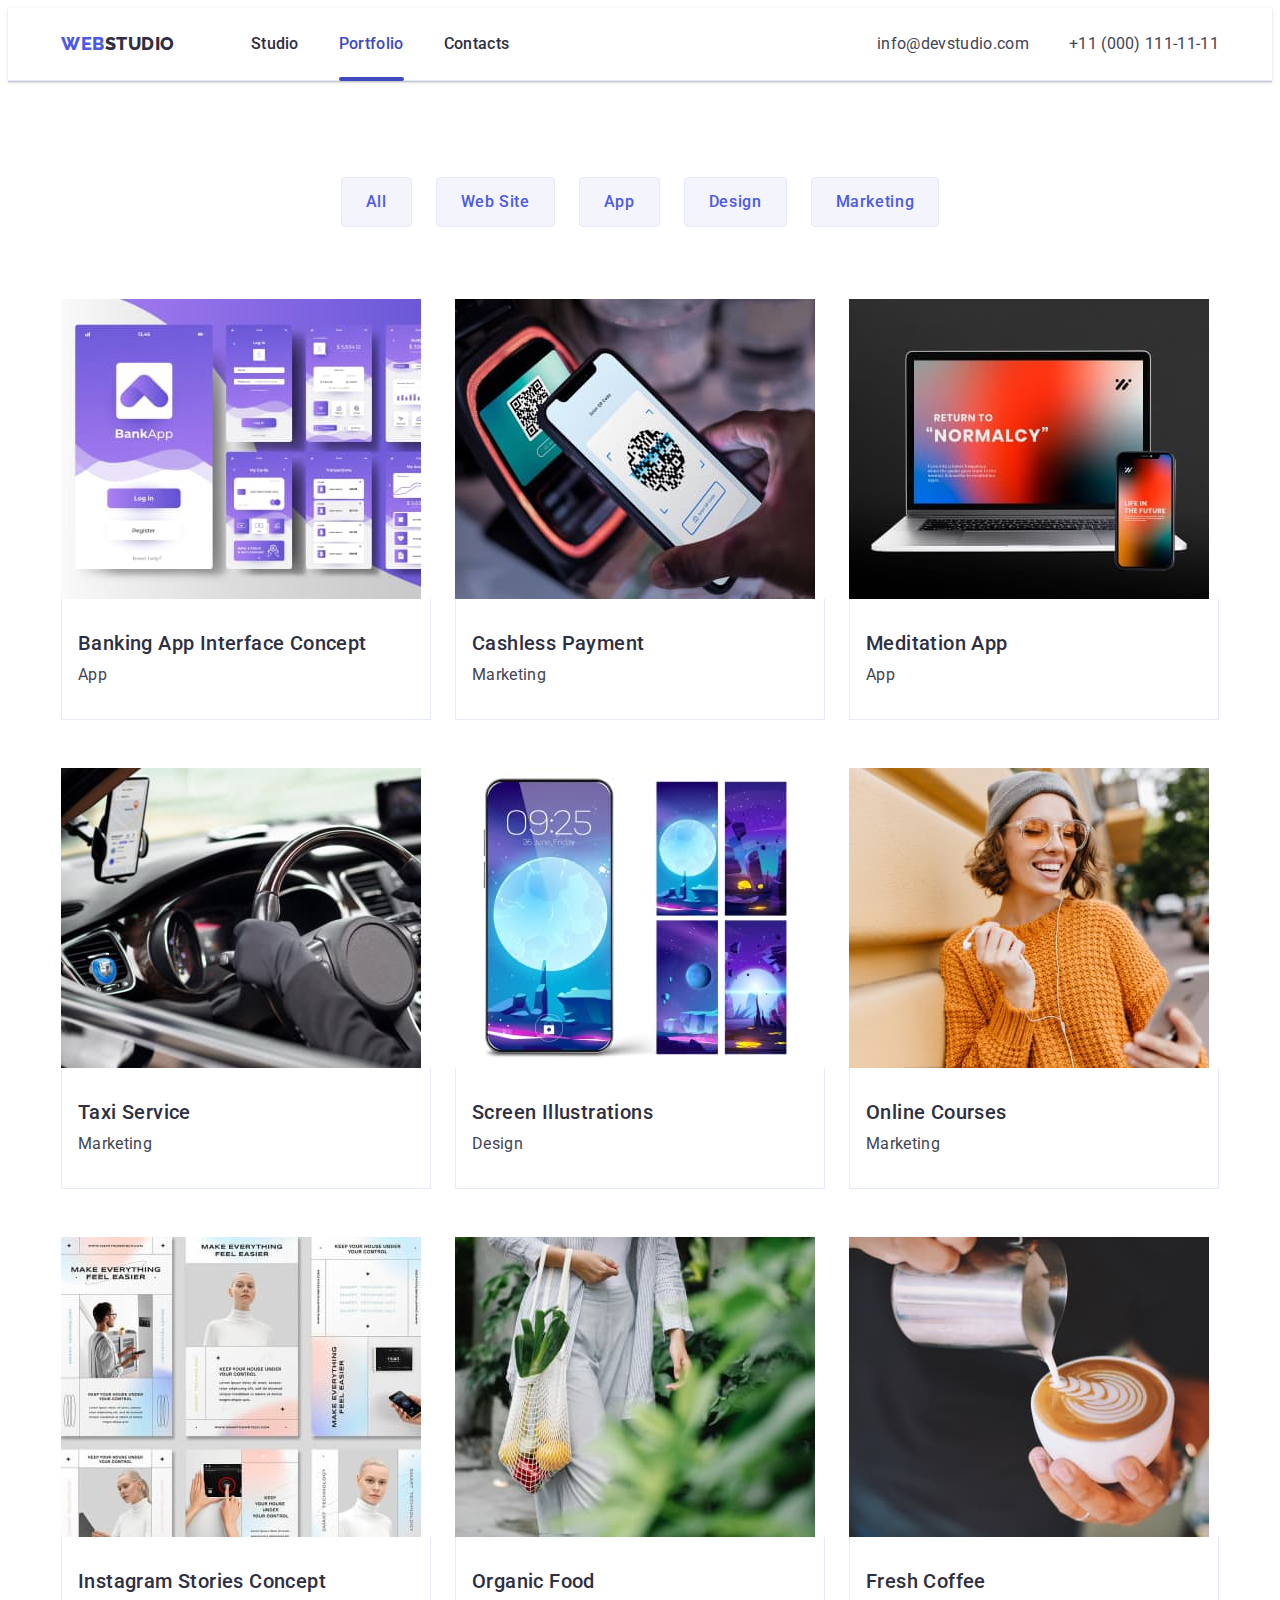
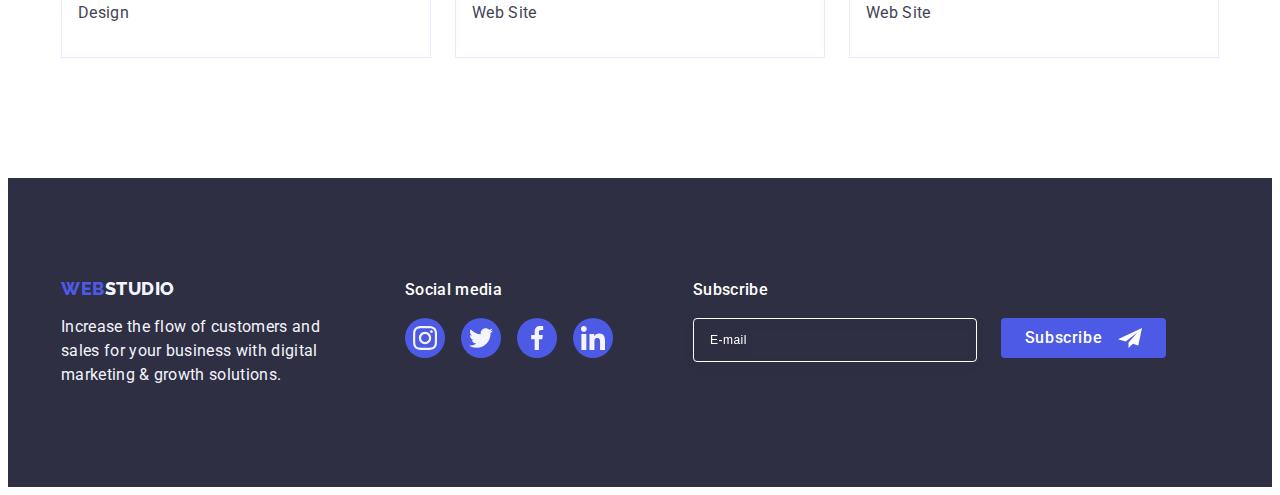
==== portfolio.html @ 00c1fbe2 "Initial commit" ====
<!DOCTYPE html>
<html lang="en">

<head>
  <meta charset="UTF-8">
  <meta http-equiv="X-UA-Compatible" content="IE=edge">
  <meta name="viewport" content="width=device-width, initial-scale=1.0">

  <link rel="stylesheet" href="https://cdnjs.cloudflare.com/ajax/libs/modern-normalize/2.0.0/modern-normalize.min.css"
  integrity="sha512-4xo8blKMVCiXpTaLzQSLSw3KFOVPWhm/TRtuPVc4WG6kUgjH6J03IBuG7JZPkcWMxJ5huwaBpOpnwYElP/m6wg=="
  crossorigin="anonymous" referrerpolicy="no-referrer" />

  <link rel="stylesheet" href="./css/styles.css">

  <link rel="preconnect" href="https://fonts.googleapis.com">
  <link rel="preconnect" href="https://fonts.gstatic.com" crossorigin>
  <link href="https://fonts.googleapis.com/css2?family=Raleway:wght@800&family=Roboto:wght@400;500;700&display=swap"
    rel="stylesheet">


  <title>Portfolio</title>

</head>

<body>

  <!-- Header -->

  <header class="teg-header">
    <div class="header-div container">
      <nav class="navigation list">
        <a href="./index.html" class="header-logo link">Web<span class="span-header">Studio</span></a>
  
        <ul class="menu list">
          <li><a href="./index.html" class="header-studio link">Studio</a></li>
          <li><a href="./portfolio.html" class="header-studio link current">Portfolio</a></li>
          <li><a href="" class="header-studio link">Contacts</a></li>
        </ul>
      </nav>
  
      <address class="mail-tel">
        <ul class="address list">
          <li><a href="mailto:info@devstudio.com" class="mail-tel-list link"> info@devstudio.com </a></li>
          <li><a href="tel:+110001111111" class="mail-tel-list link"> +11 (000) 111-11-11 </a></li>
        </ul>
      </address>
    </div>
  </header>
  
  <!-- Main -->
  <main>
    <section class="section-portfolio">
      <div class="container">
        <h1 hidden class="visually-hidden">content</h1>

        <ul class="ul-content-portfolio-but list">
          <li><button type="button" class="buttons">All</button></li>
          <li><button type="button" class="buttons">Web Site</button></li>
          <li><button type="button" class="buttons">App</button></li>
          <li><button type="button" class="buttons">Design</button></li>
          <li><button type="button" class="buttons">Marketing</button></li>
        </ul>


      
        
        <ul class="list ul-content-portfolio-photo">

          <li class="li-content link"><a href="" class="link app-class">
            <div class="image-div">
              <img src="./images/images/img5.jpg" alt="Banking App Interface Concept" width="360">

            <p class="images-p">14 Stylish and User-Friendly App Design Concepts · Task Manager App · Calorie Tracker App · Exotic Fruit Ecommerce App ·
            Cloud Storage App</p>
          
          </div>

              <div class="li-content-div">
                <h2 class="main-title section-two-title">Banking App Interface Concept</h2>
                <p class="section-two-p">App</p>
              </div>
            </a></li>


          <li class="li-content link"><a href="" class="link app-class">
            <div class="image-div">
              <img src="./images/images/img6.jpg" alt="Cashless Payment"
                width="360">

              <p class="images-p">14 Stylish and User-Friendly App Design Concepts · Task Manager App · Calorie Tracker App · Exotic Fruit Ecommerce App ·
              Cloud Storage App</p>
            </div>

              <div class="li-content-div">
                <h2 class="main-title section-two-title">Cashless Payment</h2>
                <p class="section-two-p">Marketing</p>
              </div>
            </a>
          </li>


          <li class="li-content link"><a href="" class="link app-class">
            <div class="image-div">
              <img src="./images/images/img7.jpg" alt="Meditation App" width="360"> 
              
              <p class="images-p">14 Stylish and User-Friendly App Design Concepts · Task Manager App · Calorie Tracker App · Exotic Fruit Ecommerce App ·
              Cloud Storage App</p>
            </div>

              <div class="li-content-div">
                <h2 class="main-title section-two-title">Meditation App</h2>
                <p class="section-two-p">App</p>
              </div>
            </a></li>



          <li class="li-content link"><a href="" class="link app-class">
            <div class="image-div">
              <img src="./images/images/img8.jpg" alt="Taxi Service" width="360">

              <p class="images-p">14 Stylish and User-Friendly App Design Concepts · Task Manager App · Calorie Tracker App · Exotic Fruit Ecommerce App ·
              Cloud Storage App</p>
          </div>

              <div class="li-content-div">
                <h2 class="main-title section-two-title">Taxi Service</h2>
                <p class="section-two-p">Marketing</p>
              </div>
            </a></li>



          <li class="li-content link"><a href="" class="link app-class">
            <div class="image-div">
              <img src="./images/images/img9.jpg" alt="Screen Illustrations" width="360">

              <p class="images-p">14 Stylish and User-Friendly App Design Concepts · Task Manager App · Calorie Tracker App · Exotic Fruit Ecommerce App ·
              Cloud Storage App</p>
              </div>

              <div class="li-content-div">
                <h2 class="main-title section-two-title">Screen Illustrations</h2>
                <p class="section-two-p">Design</p>
              </div>
            </a></li>



          <li class="li-content link"><a href="" class="link app-class">
            <div class="image-div">
            <img src="./images/images/img10.jpg" alt="Online Courses" width="360">

            <p class="images-p">14 Stylish and User-Friendly App Design Concepts · Task Manager App · Calorie Tracker App · Exotic Fruit Ecommerce App ·
            Cloud Storage App</p>
            </div>

              <div class="li-content-div">
                <h2 class="main-title section-two-title">Online Courses</h2>
                <p class="section-two-p">Marketing</p>
              </div>
            </a></li>


          <li class="li-content link"><a href="" class="link app-class">
            <div class="image-div">
              <img src="./images/images/img11.jpg" alt="Instagram Stories Concept" width="360">
            
            <p class="images-p">14 Stylish and User-Friendly App Design Concepts · Task Manager App · Calorie Tracker App · Exotic Fruit Ecommerce App ·
            Cloud Storage App</p>
          </div>

              <div class="li-content-div">
                <h2 class="main-title section-two-title">Instagram Stories Concept</h2>
                <p class="section-two-p">Design</p>
              </div>
            </a></li>



          <li class="li-content link"><a href="" class="link app-class">
            <div class="image-div">
              <img src="./images/images/img12.jpg" alt="Organic Food" width="360"> 

              <p class="images-p">14 Stylish and User-Friendly App Design Concepts · Task Manager App · Calorie Tracker App · Exotic Fruit Ecommerce App ·
              Cloud Storage App</p>
            </div>

              <div class="li-content-div">
                <h2 class="main-title section-two-title">Organic Food</h2>
                <p class="section-two-p">Web Site</p>
              </div>
            </a></li>



          <li class="li-content link"><a href="" class="link app-class">
            <div class="image-div">
              <img src="./images/images/img13.jpg" alt="Fresh Coffee" width="360">

              <p class="images-p">14 Stylish and User-Friendly App Design Concepts · Task Manager App · Calorie Tracker App · Exotic Fruit Ecommerce App ·
              Cloud Storage App</p>
            </div>

              <div class="li-content-div">
                <h2 class="main-title section-two-title">Fresh Coffee</h2>
                <p class="section-two-p">Web Site</p>
              </div>
            </a></li>

        </ul>
      </div>
    </section>
  </main>
  <!-- Footer -->
  
<footer class="footer">

  <div class="div-footer container">

    <div class="div-footer-two ">
      <a href="./index.html" class="footer-logo link">Web<span class="span-footer">Studio</span></a>
      <p class="footer-p">Increase the flow of customers and sales for your business with
        digital marketing & growth solutions.</p>
    </div>

    <div class="div-footer-two">
      <p class="footer-p-two">Social media</p>
      <ul class="footer-ul">

        <li class="footer-li"><a href="" class="footer-a"><svg class="svg-footer" width="24" height="24">
              <use href="./images/icons.svg#icon-icon-instagram"></use>
            </svg></a></li>

        <li class="footer-li"><a href="" class="footer-a"><svg class="svg-footer" width="24" height="24">
              <use href="./images/icons.svg#icon-icon-twitter"></use>
            </svg></a></li>

        <li class="footer-li"><a href="" class="footer-a"><svg class="svg-footer" width="24" height="24">
              <use href="./images/icons.svg#icon-icon-facebook"></use>
            </svg></a></li>

        <li class="footer-li"><a href="" class="footer-a"><svg class="svg-footer" width="24" height="24">
              <use href="./images/icons.svg#icon-icon-linkedin"></use>
            </svg></a></li>

      </ul>

    </div>

    <!-- Form -->

    <div class="div-form">

      <p class="p-form">Subscribe</p>

      <form class="form">

        <label class="label-form">

          <input type="email" name="name-input" placeholder="E-mail" class="input">

        </label>

        <button type="submit" class="form-button">Subscribe<svg width="24" height="24" class="form-svg">
            <use href="./images/icons.svg#icon-telega"></use>
          </svg></button>

      </form>
    </div>
  </div>



</footer>



</body>

</html>
---- css/styles.css ----
:root {
    --background-color: #FFFFFF;
    --logo-color: #2e2f42;
    --nav-color: #404bbf;
    --p-color: #434455;
    --section-color: #f4f4fd;
    --logo-color: #4D5AE5;
}


body {
    font-family: "Roboto", sans-serif;
    color: #434455;
    background-color: #FFFFFF;
}

p,
h1,
h2,
h3,
h4,
h5,
h6 {
    margin-top: 0;
    margin-bottom: 0;
}

.link {
    text-decoration: none;
}

img {
    display: block;
}

a {
    text-decoration: none;
}

ul {
    list-style-type: none;
    margin-top: 0;
    margin-bottom: 0;
    padding-left: 0;
}

.visually-hidden {
    position: absolute;
    width: 1px;
    height: 1px;
    margin: -1px;
    border: 0;
    padding: 0;
    white-space: nowrap;
    clip-path: inset(100%);
    clip: rect(0 0 0 0);
    overflow: hidden;
}

.teg-header {
    border-bottom: 1px solid #e7e9fc;
    box-shadow: 0px 2px 1px rgba(46, 47, 66, 0.08), 0px 1px 1px rgba(46, 47, 66, 0.16), 0px 1px 6px rgba(46, 47, 66, 0.08);
}


.header-logo {
    font-family: "Raleway", sans-serif;
    font-weight: 800;
    font-size: 18px;
    line-height: 1.17;
    letter-spacing: 0.03em;
    text-transform: uppercase;
    color: #4d5ae5;
    margin-right: 76px;
}

.span-header {
    color: #2e2f42;
    text-transform: uppercase;
}

.app-class {
    display: block;
    transition: box-shadow 250ms cubic-bezier(0.4, 0, 0.2, 1);
}

.app-class:hover {
    box-shadow: 0px 1px 6px rgba(46, 47, 66, 0.08),
    0px 1px 1px rgba(46, 47, 66, 0.16),
    0px 2px 1px rgba(46, 47, 66, 0.08);
}

.app-class:focus {
    box-shadow: 0px 1px 6px rgba(46, 47, 66, 0.08),
    0px 1px 1px rgba(46, 47, 66, 0.16),
    0px 2px 1px rgba(46, 47, 66, 0.08);
}

.header-studio {
    font-weight: 500;
    font-size: 16px;
    line-height: 1.5;
    letter-spacing: 0.02em;
    color: #2e2f42;
    padding-top: 24px;
    padding-bottom: 24px;
    display: block;
    transition: color 250ms cubic-bezier(0.4, 0, 0.2, 1);
}

.list {
    list-style: none;
}

.header-studio:hover {
    color: #404bbf;
}

.header-studio:focus {
    color: #404bbf;
}

.mail-tel {
    font-style: normal;
    margin-left: auto;
}

.address-style {
    font-style: normal;
}

.mail-tel-list {
    font-size: 16px;
    line-height: 1.5;
    letter-spacing: 0.02em;
    color: #434455;
    transition: color 250ms cubic-bezier(0.4, 0, 0.2, 1);
}

.mail-tel-list:hover {
    color: #404BBF;
}

.mail-tel-list:focus {
    color: #404bbf;
}

.section-one {
    background-color: #2e2f42;
    padding-top: 188px;
    padding-bottom: 188px;
    background-image: linear-gradient(rgba(46, 47, 66, 0.7),
    rgba(46, 47, 66, 0.7)), url(../images/images/7e83b6c8ee4603ea892aa8aaebb3c5fe.jpg);
    max-width: 1440px;
    background-repeat: no-repeat;
    background-position: center;
    background-size: cover;
    margin: auto;
}

.section-one-title {
    font-size: 56px;
    line-height: 1.07;
    text-align: center;
    letter-spacing: 0.02em;
    color: #FFFFFF;
    max-width: 496px;
    margin-left: auto;
    margin-right: auto;
    margin-bottom: 48px;
}

.div-icon {
    display: flex;
    align-items: center;
    justify-content: center;
    height: 112px;
    background-color: #F4F4FD;
    border-radius: 4px;
    margin-bottom: 8px;
}

.ul-four {
    box-shadow: 0px 1px 6px rgba(46, 47, 66, 0.08),
    0px 1px 1px rgba(46, 47, 66, 0.16),
    0px 2px 1px rgba(46, 47, 66, 0.08);;
}

.section-one-button {
    font-family: "Roboto", sans-serif;
    background-color: #4D5AE5;
    font-weight: 500;
    font-size: 16px;
    line-height: 1.5;
    letter-spacing: 0.04em;
    color: #FFFFFF;
    cursor: pointer;
    display: block;
    min-width: 169px;
    height: 56px;
    border: none;
    border-radius: 4px;
    margin-left: auto;
    margin-right: auto;
    transition: background-color 250ms cubic-bezier(0.4, 0, 0.2, 1);;
}

.section-one-button:hover {
    background-color: #404BBF;
    text-align: center;
}

.section-one-button:focus {
    background-color: #404BBF;
}

.section-two-title {
    font-weight: 500;
    font-size: 20px;
    line-height: 1.2;
    letter-spacing: 0.02em;
    color: #2e2f42;
    margin-bottom: 8px;
}

.section-two-p {
    font-size: 16px;
    line-height: 1.5;
    letter-spacing: 0.02em;
    color: #434455;
}

.section-three-title {
    font-size: 36px;
    line-height: 1.11;
    text-align: center;
    letter-spacing: 0.02em;
    text-transform: capitalize;
    color: #2e2f42;
    margin-bottom: 72px;
}

.section-four {
    background-color: #F4F4FD;
    padding-top: 120px;
    padding-bottom: 120px;
}

.list-background {
    background-color: #FFFFFF;
}

.footer {
    background-color: #2e2f42;
    padding-top: 100px;
    padding-bottom: 100px;
}

.footer-logo {
    font-family: "Raleway", sans-serif;
    font-weight: 800;
    font-size: 18px;
    line-height: 1.17;
    letter-spacing: 0.03em;
    color: #4d5ae5;
    text-transform: uppercase;
    display: inline-block;
    margin-bottom: 16px;
}

.span-footer {
    color: #f4f4fd;
    text-transform: uppercase;
}

.footer-p {
    line-height: 1.5;
    color: #F4F4FD;
    letter-spacing: 0.02em;
    max-width: 264px;
}

.buttons {
    font-family: "Roboto", sans-serif;
    font-weight: 500;
    font-size: 16px;
    line-height: 1.5;
    letter-spacing: 0.04em;
    color: #4d5ae5;
    background-color: #F4F4FD;
    cursor: pointer;
    padding: 12px 24px;
    border: 1px solid #e7e9fc;
    border-radius: 4px;
    transition: color 250ms cubic-bezier(0.4, 0, 0.2, 1),
    background-color 250ms cubic-bezier(0.4, 0, 0.2, 1),
    border-color 250ms cubic-bezier(0.4, 0, 0.2, 1),
    box-shadow 250ms cubic-bezier(0.4, 0, 0.2, 1);
}

.buttons:hover {
    color: #FFFFFF;
    background-color: #404BBF;
    border: 1px solid transparent;
    box-shadow: 0px 3px 1px rgba(0, 0, 0, 0.1),
    0px 2px 1px rgba(0, 0, 0, 0.08),
    0px 2px 2px rgba(0, 0, 0, 0.12);
}

.buttons:focus {
    color: #FFFFFF;
    background-color: #404BBF;
    border: 1px solid transparent;
    box-shadow: 0px 3px 1px rgba(0, 0, 0, 0.1),
    0px 2px 1px rgba(0, 0, 0, 0.08), 
    0px 2px 2px rgba(0, 0, 0, 0.12);
}

.title-for-photo {
    font-weight: 500;
    font-size: 20px;
    line-height: 1.2;
    letter-spacing: 0.02em;
    color: #2e2f42;
}

.p-for-photo {
    font-size: 16px;
    line-height: 1.5;
    letter-spacing: 0.02em;
    color: #434455;
}

.portfolio-address {
    font-style: normal;
}

.section-two-p:hover {
    color: #404bbf;
}

.section-two-p:focus {
    color: #404bbf;
}

.header-div {
    display: flex;
    align-items: center;
}

.container {
    width: 1158px;
    margin: 0 auto;
    padding-left: 15px;
    padding-right: 15px;
}

.navigation {
    display: flex;
    align-items: center;
}

.menu {
    display: flex;
    gap: 40px;
}

.address {
    display: flex;
    gap: 40px;
}

.section-two {
    padding-top: 120px;
    padding-bottom: 120px;
}

.ul-class {
    display: flex;
    gap: 24px;
}

.ul-class-two {
    display: flex;
    justify-content: center;
    gap: 24px;
}

.li-insta {
    width: 40px;
    height: 40px;
}

.insta-a {
    width: 100%;
    height: 100%;
    background-color: #4d5ae5;
    border-radius: 50%;
    display: flex;
    align-items: center;
    justify-content: center;
    transition: background-color 250ms cubic-bezier(0.4,0,0.2,1);
}

.svg-teg-two {
    fill: #f4f4fd;
}

.insta-a:hover {
    background-color: #404BBF;
}

.insta-a:focus{
    background-color: #404bbf;
}

.ul-content {
    width: calc((100% - 72px) / 4);
}

.section-three {
    padding-bottom: 120px;
}

.ul-two-content {
    width: calc((100% - 48px) / 3);
}

.ul-three-content {
    width: calc((100% - 72px) / 4);
    border-radius: 0px 0px 4px 4px;
    box-shadow: 0px 1px 6px rgba(46, 47, 66, 0.08),
    0px 1px 1px rgba(46, 47, 66, 0.16),
    0px 2px 1px rgba(46, 47, 66, 0.08);
}

.section-five {
    padding-top: 120px;
    padding-bottom: 120px;
}

.title-five {
    font-size: 36px;
    line-height: 1.11;
    color: #2e2f42;
    margin-bottom: 72px;
    text-align: center;
}

.current {
    color: #404bbf;
    position: relative;
}

.current::after {
    content: "";
    position: absolute;
    left: 0;
    bottom: -1px;
    height: 4px;
    background-color: #404bbf;
    border-radius: 2px;
    transition: color 250ms cubic-bezier(0.4, 0, 0.2, 1);
    width: 100%;
}

.customers-list {
    display: flex;
    gap: 24px;
}

.li-customers {
    width: calc((100% - 120px) / 6);
    height: 88px;
}

.a-customers {
    width: 100%;
    height: 100%;
    border: 1px solid #8e8f99;
    border-radius: 4px;
    display: flex;
    align-items: center;
    justify-content: center;
    color: #8e8f99;
    transition: border-color 250ms cubic-bezier(0.4, 0, 0.2, 1),
    color 250ms cubic-bezier(0.4, 0, 0.2, 1);;
}

.a-customers:hover {
    border-color: #404bbf;
    color: #404bbf;
}

.a-customers:focus {
    border-color: #404bbf;
    color: #404bbf;
}

.svg-five {
    fill: currentColor;
}

.members-container {
    padding: 32px 16px;
    text-align: center;
    padding: 32px 0;
}

.section-portfolio {
    padding-top: 96px;
    padding-bottom: 120px;
}

.ul-content-portfolio-but {
    display: flex;
    gap: 24px;
    justify-content: center;
    margin-bottom: 72px;
}

.ul-content-portfolio-photo {
    display: flex;
    flex-wrap: wrap;
    column-gap: 24px;
    row-gap: 48px;
}

.li-content {
    width: calc((100% - 48px) / 3);
}

.li-content-div {
    padding: 32px 16px;
    border: 1px solid #e7e9fc;
    border-top: none;
}

.main-title {
    margin-bottom: 8px;
}

.div-footer {
    display: flex;
    align-items: baseline;
}

.div-footer-two {
    margin-right: 80px;
}

.footer-p-two {
    font-weight: 500;
    font-size: 16px;
    line-height: 1.5;
    letter-spacing: 0.02em;
    color: #FFFFFF;
    margin-bottom: 16px;
}

.footer-ul {
    display: flex;
    gap: 16px;
}

.footer-li {
    width: 40px;
    height: 40px;
}

.footer-a {
    width: 100%;
    height: 100%;
    background-color: #4d5ae5;
    border-radius: 50%;
    display: flex;
    align-items: center;
    justify-content: center;
    transition: background-color 250ms cubic-bezier(0.4, 0, 0.2, 1);
}

.footer-a:hover {
    background-color: #31d0aa;
}

.footer-a:focus {
    background-color: #31d0aa;
}

.svg-footer {
    fill: #f4f4fd;
}

.backdrope {
    position: fixed;
    top: 0;
    left: 0;
    width: 100%;
    height: 100%;
    background-color: rgba(46, 47, 66, 0.4);
    transition: opacity 250ms cubic-bezier(0.4, 0, 0.2, 1),
    visibility 250ms cubic-bezier(0.4, 0, 0.2, 1);
}

.div-window-two {
    position: absolute;
    top: 50%;
    left: 50%;
    transform: translate(-50%,-50%);
    width: 408px;
    min-height: 584px;
    background: #fcfcfc;
    box-shadow: 0px 1px 1px rgba(0, 0, 0, 0.14),
    0px 1px 3px rgba(0, 0, 0, 0.12),
    0px 2px 1px rgba(0, 0, 0, 0.2);
    border-radius: 4px;
    transition: transform 250ms cubic-bezier(0.4, 0, 0.2, 1);
}

.button-window {
    position: absolute;
    top: 24px;
    right: 24px;
    width: 24px;
    height: 24px;
    border-radius: 50%;
    display: flex;
    align-items: center;
    justify-content: center;
    background-color: #e7e9fc;
    border: 1px solid rgba(0, 0, 0, 0.1);
    padding: 0;
    transition: background-color 250ms cubic-bezier(0.4, 0, 0.2, 1), 
    border 250ms cubic-bezier(0.4, 0, 0.2, 1);
    cursor: pointer;
}

.button-window:hover {
    background-color: #404bbf;
    border: none;
    fill: #FFFFFF;
}

.button-window:focus {
    background-color: #404bbf;
    border: none;
    fill: #FFFFFF;
}

.svg-window {
    transition: fill 250ms cubic-bezier(0.4, 0, 0.2, 1);
}

.is-hidden {
    opacity: 0;
    visibility: hidden;
    pointer-events: none;
}

.image-div {
    position: relative;
    overflow: hidden;
}

.images-p {
    position: absolute;
    top: 0;
    font-size: 16px;
    line-height: 1.5;
    letter-spacing: 0.02em;
    color: #f4f4fd;
    padding: 40px 32px;
    background-color: #4d5ae5;
    height: 100%;
    width: 100%;
    transform: translateY(100%);
    transition: transform 250ms cubic-bezier(0.4, 0, 0.2, 1);
}

.app-class:hover .images-p,
.app-class:focus .images-p {
    transform: translateY(0%);
}


.p-form {
    margin-bottom: 16px;
    font-weight: 500;
    font-size: 16px;
    line-height: 1.5;
    letter-spacing: 0.02em; 
    color: #FFFFFF;
}

.form {
    display: flex;
    gap: 24px;
}

.input {
    width: 264px;
    height: 40px;
    border: 1px solid #ffffff;
    background-color: transparent;
    font-size: 12px;
    line-height: 1.5;
    letter-spacing: 0.04em;
    padding-left: 16px;
    filter: drop-shadow(0px 4px 4px rgba(0, 0, 0, 0.15));
    border-radius: 4px;
    color: #ffffff;
}

::placeholder {
    color: #FFFFFF;
}

.form-button {
    min-width: 165px;
    height: 40px;
    display: flex;
    justify-content: center;
    align-items: center;
    font-family: "Roboto", sans-serif;
    font-size: 16px;
    font-weight: 500;
    line-height: 1.5;
    letter-spacing: 0.04em;
    color: #FFFFFF;
    cursor: pointer;
    background-color: #4D5AE5;
    border: none;
    border-radius: 4px;
}

.form-svg {
    margin-left: 16px;
    fill: #ffffff;
}

.window-div {
    padding-top: 72px;
    padding-right: 24px;
    padding-bottom: 24px;
    padding-left: 24px;
}

.window-p {
    font-weight: 500;
    font-size: 16px;
    line-height: 1.5;
    text-align: center;
    letter-spacing: 0.02em;
    color: #2E2F42;
    margin-bottom: 16px;
}

.window-div-form {
    margin-bottom: 8px;
}

.label-form-window {
    font-size: 12px;
    line-height: 1.17;
    letter-spacing: 0.04em;
    color: #8e8f99;
    display: block;
    margin-bottom: 4px;
}

.window-div-label {
    position: relative;
}

.window-div-input {
    width: 100%;
    height: 40px;
    border: 1px solid rgba(46, 47, 66, 0.4);
    border-radius: 4px;
    background-color: transparent;
    padding-left: 38px;
    outline: transparent;
    transition: border-color 250ms cubic-bezier(0.4, 0, 0.2, 1);

}

.window-div-input:focus {
    border-color: #4D5AE5;
}

.input-svg {
    position: absolute;
    left: 16px;
    top: 50%;
    transform: translateY(-50%);
    transition: fill 250ms cubic-bezier(0.4, 0, 0.2, 1);
    fill: #2E2F42;
}

.window-div-input:focus + .input-svg {
    fill: #4D5AE5;  
}

.div-form-four {
    margin-bottom: 16px;
}

.textarea {
    width: 100%;
    height: 120px;
    font-size: 12px;
    line-height: 1.17;
    letter-spacing: 0.04em;
    color: rgba(46, 47, 66, 0.4);
    border: 1px solid rgba(46, 47, 66, 0.4);
    border-radius: 4px;
    background-color: transparent;
    padding: 8px 16px;
    outline: transparent;
    resize: none;
    transition: border-color 250ms cubic-bezier(0.4, 0, 0.2, 1);
}

.textarea:focus {
    border-color: #4D5AE5;
}

.div-checkbox {
    margin-bottom: 24px;
}

.checkbox-label {
    font-size: 12px;
    line-height: 1.17;
    letter-spacing: 0.04em;
    color: #8e8f99;
}

.checkbox-span {
    width: 16px;
    height: 16px;
    border: 1px solid rgba(46, 47, 66, 0.4);
    border-radius: 2px;
    transition: background-color 250ms cubic-bezier(0.4, 0, 0.2, 1), 
    border 250ms cubic-bezier(0.4, 0, 0.2, 1), 
    fill 250ms cubic-bezier(0.4, 0, 0.2, 1);
    display: inline-flex;
    align-items: center;
    justify-content: center;
    fill: transparent;
    margin-right: 8px;
}

.checkbox-input:checked 
+ .checkbox-label > .checkbox-span {
    background-color: #404bbf;
    border: none;
    fill: #f4f4fd;
}

.span-a {
    color: #4d5ae5;
}

.form-button-two {
    display: block;
    min-width: 169px;
    height: 56px;
    font-family: "Roboto", sans-serif;
    font-size: 16px;
    font-weight: 500;
    line-height: 1.5;
    letter-spacing: 0.04em;
    color: #ffffff;
    cursor: pointer;
    background-color: #4D5AE5;
    border: none;
    border-radius: 4px;
    transition: background-color 250ms cubic-bezier(0.4, 0, 0.2, 1);
    margin-right: auto;
    margin-left: auto;
}
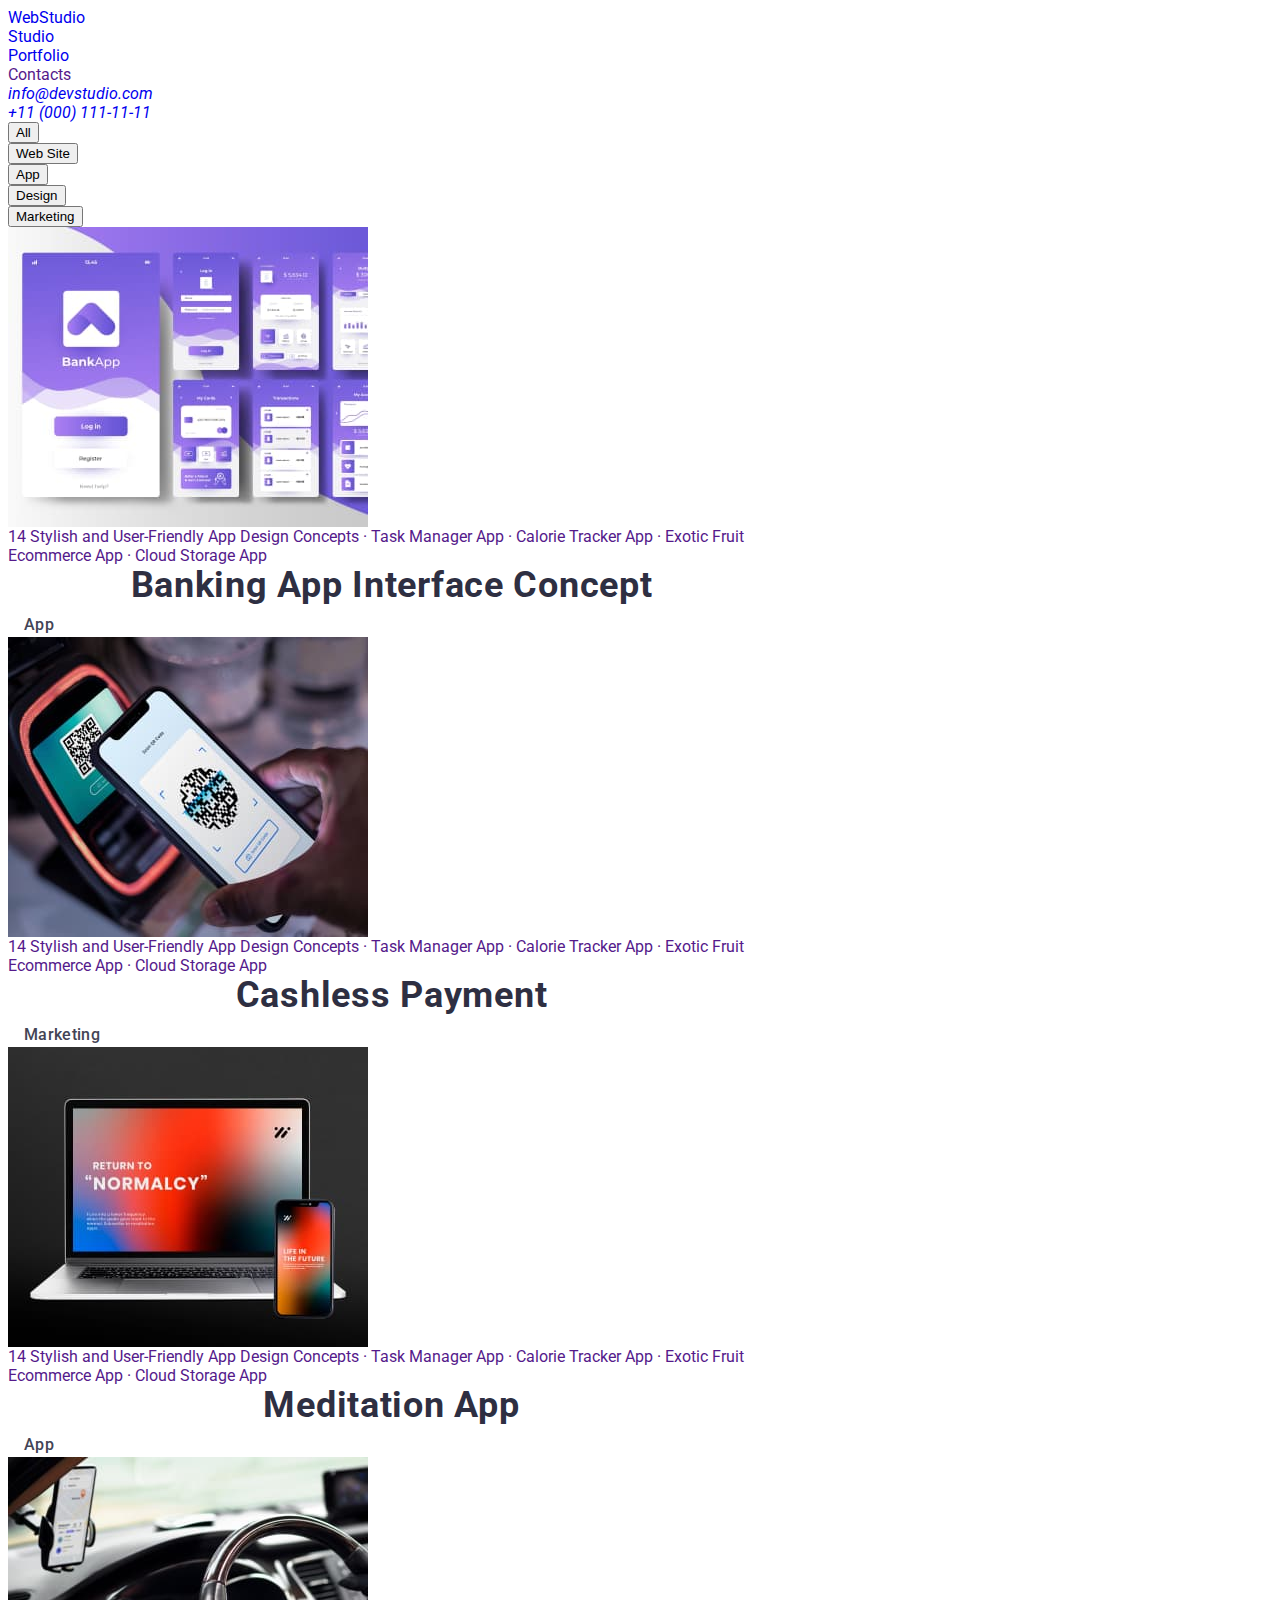
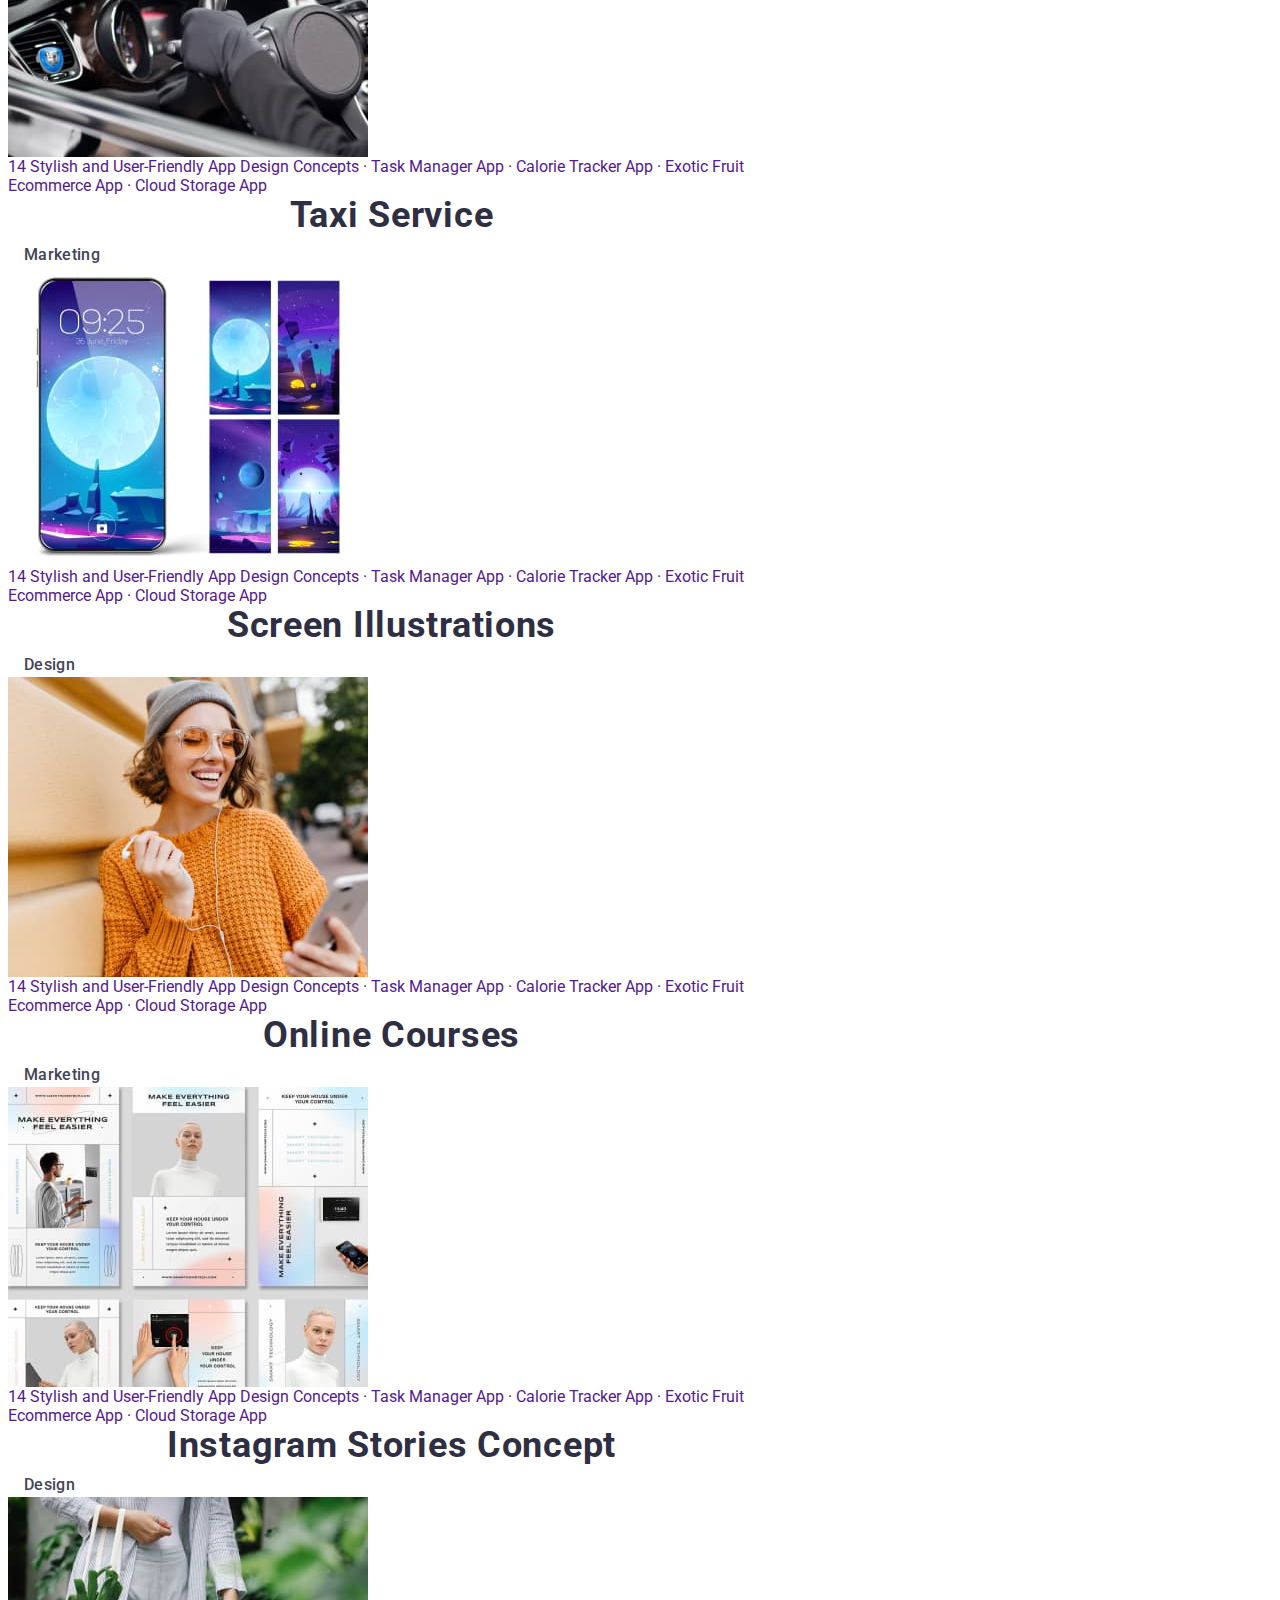
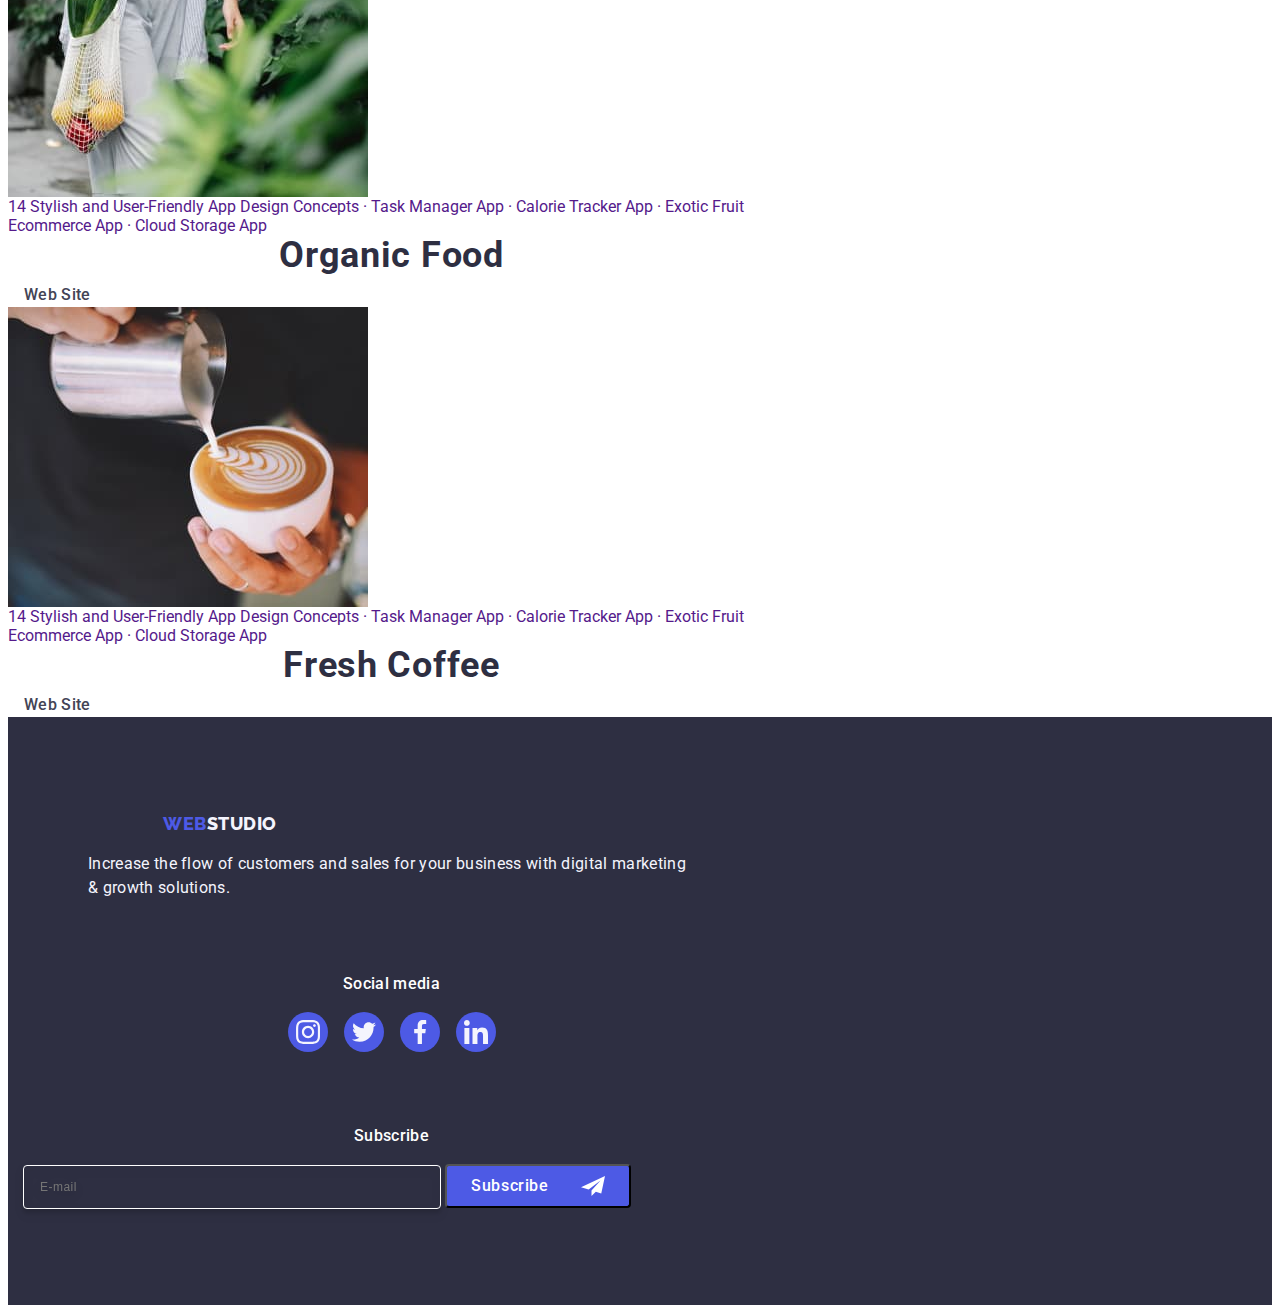
==== commit 6ba7cc86: "css" ====
--- a/portfolio.html
+++ b/portfolio.html
@@ -7,8 +7,8 @@
   <meta name="viewport" content="width=device-width, initial-scale=1.0">
 
   <link rel="stylesheet" href="https://cdnjs.cloudflare.com/ajax/libs/modern-normalize/2.0.0/modern-normalize.min.css"
-  integrity="sha512-4xo8blKMVCiXpTaLzQSLSw3KFOVPWhm/TRtuPVc4WG6kUgjH6J03IBuG7JZPkcWMxJ5huwaBpOpnwYElP/m6wg=="
-  crossorigin="anonymous" referrerpolicy="no-referrer" />
+    integrity="sha512-4xo8blKMVCiXpTaLzQSLSw3KFOVPWhm/TRtuPVc4WG6kUgjH6J03IBuG7JZPkcWMxJ5huwaBpOpnwYElP/m6wg=="
+    crossorigin="anonymous" referrerpolicy="no-referrer" />
 
   <link rel="stylesheet" href="./css/styles.css">
 
@@ -30,14 +30,14 @@
     <div class="header-div container">
       <nav class="navigation list">
         <a href="./index.html" class="header-logo link">Web<span class="span-header">Studio</span></a>
-  
+
         <ul class="menu list">
           <li><a href="./index.html" class="header-studio link">Studio</a></li>
           <li><a href="./portfolio.html" class="header-studio link current">Portfolio</a></li>
           <li><a href="" class="header-studio link">Contacts</a></li>
         </ul>
       </nav>
-  
+
       <address class="mail-tel">
         <ul class="address list">
           <li><a href="mailto:info@devstudio.com" class="mail-tel-list link"> info@devstudio.com </a></li>
@@ -46,7 +46,7 @@
       </address>
     </div>
   </header>
-  
+
   <!-- Main -->
   <main>
     <section class="section-portfolio">
@@ -62,18 +62,19 @@
         </ul>
 
 
-      
-        
+
+
         <ul class="list ul-content-portfolio-photo">
 
           <li class="li-content link"><a href="" class="link app-class">
-            <div class="image-div">
-              <img src="./images/images/img5.jpg" alt="Banking App Interface Concept" width="360">
-
-            <p class="images-p">14 Stylish and User-Friendly App Design Concepts · Task Manager App · Calorie Tracker App · Exotic Fruit Ecommerce App ·
-            Cloud Storage App</p>
-          
-          </div>
+              <div class="image-div">
+                <img src="./images/images/img5.jpg" alt="Banking App Interface Concept" width="360">
+
+                <p class="images-p">14 Stylish and User-Friendly App Design Concepts · Task Manager App · Calorie
+                  Tracker App · Exotic Fruit Ecommerce App ·
+                  Cloud Storage App</p>
+
+              </div>
 
               <div class="li-content-div">
                 <h2 class="main-title section-two-title">Banking App Interface Concept</h2>
@@ -83,13 +84,13 @@
 
 
           <li class="li-content link"><a href="" class="link app-class">
-            <div class="image-div">
-              <img src="./images/images/img6.jpg" alt="Cashless Payment"
-                width="360">
-
-              <p class="images-p">14 Stylish and User-Friendly App Design Concepts · Task Manager App · Calorie Tracker App · Exotic Fruit Ecommerce App ·
-              Cloud Storage App</p>
-            </div>
+              <div class="image-div">
+                <img src="./images/images/img6.jpg" alt="Cashless Payment" width="360">
+
+                <p class="images-p">14 Stylish and User-Friendly App Design Concepts · Task Manager App · Calorie
+                  Tracker App · Exotic Fruit Ecommerce App ·
+                  Cloud Storage App</p>
+              </div>
 
               <div class="li-content-div">
                 <h2 class="main-title section-two-title">Cashless Payment</h2>
@@ -100,12 +101,13 @@
 
 
           <li class="li-content link"><a href="" class="link app-class">
-            <div class="image-div">
-              <img src="./images/images/img7.jpg" alt="Meditation App" width="360"> 
-              
-              <p class="images-p">14 Stylish and User-Friendly App Design Concepts · Task Manager App · Calorie Tracker App · Exotic Fruit Ecommerce App ·
-              Cloud Storage App</p>
-            </div>
+              <div class="image-div">
+                <img src="./images/images/img7.jpg" alt="Meditation App" width="360">
+
+                <p class="images-p">14 Stylish and User-Friendly App Design Concepts · Task Manager App · Calorie
+                  Tracker App · Exotic Fruit Ecommerce App ·
+                  Cloud Storage App</p>
+              </div>
 
               <div class="li-content-div">
                 <h2 class="main-title section-two-title">Meditation App</h2>
@@ -116,12 +118,13 @@
 
 
           <li class="li-content link"><a href="" class="link app-class">
-            <div class="image-div">
-              <img src="./images/images/img8.jpg" alt="Taxi Service" width="360">
-
-              <p class="images-p">14 Stylish and User-Friendly App Design Concepts · Task Manager App · Calorie Tracker App · Exotic Fruit Ecommerce App ·
-              Cloud Storage App</p>
-          </div>
+              <div class="image-div">
+                <img src="./images/images/img8.jpg" alt="Taxi Service" width="360">
+
+                <p class="images-p">14 Stylish and User-Friendly App Design Concepts · Task Manager App · Calorie
+                  Tracker App · Exotic Fruit Ecommerce App ·
+                  Cloud Storage App</p>
+              </div>
 
               <div class="li-content-div">
                 <h2 class="main-title section-two-title">Taxi Service</h2>
@@ -132,11 +135,12 @@
 
 
           <li class="li-content link"><a href="" class="link app-class">
-            <div class="image-div">
-              <img src="./images/images/img9.jpg" alt="Screen Illustrations" width="360">
-
-              <p class="images-p">14 Stylish and User-Friendly App Design Concepts · Task Manager App · Calorie Tracker App · Exotic Fruit Ecommerce App ·
-              Cloud Storage App</p>
+              <div class="image-div">
+                <img src="./images/images/img9.jpg" alt="Screen Illustrations" width="360">
+
+                <p class="images-p">14 Stylish and User-Friendly App Design Concepts · Task Manager App · Calorie
+                  Tracker App · Exotic Fruit Ecommerce App ·
+                  Cloud Storage App</p>
               </div>
 
               <div class="li-content-div">
@@ -148,12 +152,13 @@
 
 
           <li class="li-content link"><a href="" class="link app-class">
-            <div class="image-div">
-            <img src="./images/images/img10.jpg" alt="Online Courses" width="360">
-
-            <p class="images-p">14 Stylish and User-Friendly App Design Concepts · Task Manager App · Calorie Tracker App · Exotic Fruit Ecommerce App ·
-            Cloud Storage App</p>
-            </div>
+              <div class="image-div">
+                <img src="./images/images/img10.jpg" alt="Online Courses" width="360">
+
+                <p class="images-p">14 Stylish and User-Friendly App Design Concepts · Task Manager App · Calorie
+                  Tracker App · Exotic Fruit Ecommerce App ·
+                  Cloud Storage App</p>
+              </div>
 
               <div class="li-content-div">
                 <h2 class="main-title section-two-title">Online Courses</h2>
@@ -163,12 +168,13 @@
 
 
           <li class="li-content link"><a href="" class="link app-class">
-            <div class="image-div">
-              <img src="./images/images/img11.jpg" alt="Instagram Stories Concept" width="360">
-            
-            <p class="images-p">14 Stylish and User-Friendly App Design Concepts · Task Manager App · Calorie Tracker App · Exotic Fruit Ecommerce App ·
-            Cloud Storage App</p>
-          </div>
+              <div class="image-div">
+                <img src="./images/images/img11.jpg" alt="Instagram Stories Concept" width="360">
+
+                <p class="images-p">14 Stylish and User-Friendly App Design Concepts · Task Manager App · Calorie
+                  Tracker App · Exotic Fruit Ecommerce App ·
+                  Cloud Storage App</p>
+              </div>
 
               <div class="li-content-div">
                 <h2 class="main-title section-two-title">Instagram Stories Concept</h2>
@@ -179,12 +185,13 @@
 
 
           <li class="li-content link"><a href="" class="link app-class">
-            <div class="image-div">
-              <img src="./images/images/img12.jpg" alt="Organic Food" width="360"> 
-
-              <p class="images-p">14 Stylish and User-Friendly App Design Concepts · Task Manager App · Calorie Tracker App · Exotic Fruit Ecommerce App ·
-              Cloud Storage App</p>
-            </div>
+              <div class="image-div">
+                <img src="./images/images/img12.jpg" alt="Organic Food" width="360">
+
+                <p class="images-p">14 Stylish and User-Friendly App Design Concepts · Task Manager App · Calorie
+                  Tracker App · Exotic Fruit Ecommerce App ·
+                  Cloud Storage App</p>
+              </div>
 
               <div class="li-content-div">
                 <h2 class="main-title section-two-title">Organic Food</h2>
@@ -195,12 +202,13 @@
 
 
           <li class="li-content link"><a href="" class="link app-class">
-            <div class="image-div">
-              <img src="./images/images/img13.jpg" alt="Fresh Coffee" width="360">
-
-              <p class="images-p">14 Stylish and User-Friendly App Design Concepts · Task Manager App · Calorie Tracker App · Exotic Fruit Ecommerce App ·
-              Cloud Storage App</p>
-            </div>
+              <div class="image-div">
+                <img src="./images/images/img13.jpg" alt="Fresh Coffee" width="360">
+
+                <p class="images-p">14 Stylish and User-Friendly App Design Concepts · Task Manager App · Calorie
+                  Tracker App · Exotic Fruit Ecommerce App ·
+                  Cloud Storage App</p>
+              </div>
 
               <div class="li-content-div">
                 <h2 class="main-title section-two-title">Fresh Coffee</h2>
@@ -213,69 +221,69 @@
     </section>
   </main>
   <!-- Footer -->
-  
-<footer class="footer">
-
-  <div class="div-footer container">
-
-    <div class="div-footer-two ">
-      <a href="./index.html" class="footer-logo link">Web<span class="span-footer">Studio</span></a>
-      <p class="footer-p">Increase the flow of customers and sales for your business with
-        digital marketing & growth solutions.</p>
+
+  <footer class="footer">
+
+    <div class="div-footer container">
+
+      <div class="div-footer-two ">
+        <a href="./index.html" class="footer-logo link">Web<span class="span-footer">Studio</span></a>
+        <p class="footer-p">Increase the flow of customers and sales for your business with
+          digital marketing & growth solutions.</p>
+      </div>
+
+      <div class="div-footer-two">
+        <p class="footer-p-two">Social media</p>
+        <ul class="footer-ul">
+
+          <li class="footer-li"><a href="" class="footer-a"><svg class="svg-footer" width="24" height="24">
+                <use href="./images/icons.svg#icon-icon-instagram"></use>
+              </svg></a></li>
+
+          <li class="footer-li"><a href="" class="footer-a"><svg class="svg-footer" width="24" height="24">
+                <use href="./images/icons.svg#icon-icon-twitter"></use>
+              </svg></a></li>
+
+          <li class="footer-li"><a href="" class="footer-a"><svg class="svg-footer" width="24" height="24">
+                <use href="./images/icons.svg#icon-icon-facebook"></use>
+              </svg></a></li>
+
+          <li class="footer-li"><a href="" class="footer-a"><svg class="svg-footer" width="24" height="24">
+                <use href="./images/icons.svg#icon-icon-linkedin"></use>
+              </svg></a></li>
+
+        </ul>
+
+      </div>
+
+      <!-- Form -->
+
+      <div class="div-form">
+
+        <p class="p-form">Subscribe</p>
+
+        <form class="form">
+
+          <label class="label-form">
+
+            <input type="email" name="name-input" placeholder="E-mail" class="input">
+
+          </label>
+
+          <button type="submit" class="form-button">Subscribe<svg width="24" height="24" class="form-svg">
+              <use href="./images/icons.svg#icon-telega"></use>
+            </svg></button>
+
+        </form>
+      </div>
     </div>
 
-    <div class="div-footer-two">
-      <p class="footer-p-two">Social media</p>
-      <ul class="footer-ul">
-
-        <li class="footer-li"><a href="" class="footer-a"><svg class="svg-footer" width="24" height="24">
-              <use href="./images/icons.svg#icon-icon-instagram"></use>
-            </svg></a></li>
-
-        <li class="footer-li"><a href="" class="footer-a"><svg class="svg-footer" width="24" height="24">
-              <use href="./images/icons.svg#icon-icon-twitter"></use>
-            </svg></a></li>
-
-        <li class="footer-li"><a href="" class="footer-a"><svg class="svg-footer" width="24" height="24">
-              <use href="./images/icons.svg#icon-icon-facebook"></use>
-            </svg></a></li>
-
-        <li class="footer-li"><a href="" class="footer-a"><svg class="svg-footer" width="24" height="24">
-              <use href="./images/icons.svg#icon-icon-linkedin"></use>
-            </svg></a></li>
-
-      </ul>
-
-    </div>
-
-    <!-- Form -->
-
-    <div class="div-form">
-
-      <p class="p-form">Subscribe</p>
-
-      <form class="form">
-
-        <label class="label-form">
-
-          <input type="email" name="name-input" placeholder="E-mail" class="input">
-
-        </label>
-
-        <button type="submit" class="form-button">Subscribe<svg width="24" height="24" class="form-svg">
-            <use href="./images/icons.svg#icon-telega"></use>
-          </svg></button>
-
-      </form>
-    </div>
-  </div>
-
-
-
-</footer>
+
+
+  </footer>
 
 
 
 </body>
 
-</html>
+</html>--- a/css/styles.css
+++ b/css/styles.css
@@ -57,7 +57,7 @@
     overflow: hidden;
 }
 
-.teg-header {
+/* .teg-header {
     border-bottom: 1px solid #e7e9fc;
     box-shadow: 0px 2px 1px rgba(46, 47, 66, 0.08), 0px 1px 1px rgba(46, 47, 66, 0.16), 0px 1px 6px rgba(46, 47, 66, 0.08);
 }
@@ -230,6 +230,8 @@
     color: #434455;
 }
 
+/*  */
+
 .section-three-title {
     font-size: 36px;
     line-height: 1.11;
@@ -242,21 +244,30 @@
 
 .section-four {
     background-color: #F4F4FD;
-    padding-top: 120px;
-    padding-bottom: 120px;
-}
-
-.list-background {
+    /* padding-top: 120px;
+    padding-bottom: 120px; */
+}
+
+/* .list-background {
     background-color: #FFFFFF;
 }
-
+/*  */
 .footer {
     background-color: #2e2f42;
     padding-top: 100px;
     padding-bottom: 100px;
 }
 
-.footer-logo {
+
+
+
+
+
+
+
+
+
+/* .footer-logo {
     font-family: "Raleway", sans-serif;
     font-weight: 800;
     font-size: 18px;
@@ -266,9 +277,9 @@
     text-transform: uppercase;
     display: inline-block;
     margin-bottom: 16px;
-}
-
-.span-footer {
+} */
+
+/* .span-footer {
     color: #f4f4fd;
     text-transform: uppercase;
 }
@@ -278,9 +289,17 @@
     color: #F4F4FD;
     letter-spacing: 0.02em;
     max-width: 264px;
-}
-
-.buttons {
+} */
+
+
+
+
+
+
+
+
+
+/* .buttons {
     font-family: "Roboto", sans-serif;
     font-weight: 500;
     font-size: 16px;
@@ -373,8 +392,8 @@
 .section-two {
     padding-top: 120px;
     padding-bottom: 120px;
-}
-
+} */
+/*  
 .ul-class {
     display: flex;
     gap: 24px;
@@ -385,7 +404,7 @@
     justify-content: center;
     gap: 24px;
 }
-
+/*  */
 .li-insta {
     width: 40px;
     height: 40px;
@@ -399,41 +418,291 @@
     display: flex;
     align-items: center;
     justify-content: center;
-    transition: background-color 250ms cubic-bezier(0.4,0,0.2,1);
+    transition: background-color 250ms cubic-bezier(0.4, 0, 0.2, 1);
 }
 
 .svg-teg-two {
     fill: #f4f4fd;
 }
 
+/* /*  */
 .insta-a:hover {
     background-color: #404BBF;
 }
 
-.insta-a:focus{
+.insta-a:focus {
     background-color: #404bbf;
 }
 
-.ul-content {
+/* .ul-content {
     width: calc((100% - 72px) / 4);
-}
-
+} */
+/* 
 .section-three {
     padding-bottom: 120px;
 }
 
 .ul-two-content {
     width: calc((100% - 48px) / 3);
-}
-
+} */
+/*  */
 .ul-three-content {
     width: calc((100% - 72px) / 4);
     border-radius: 0px 0px 4px 4px;
-    box-shadow: 0px 1px 6px rgba(46, 47, 66, 0.08),
+    /* box-shadow: 0px 1px 6px rgba(46, 47, 66, 0.08),
     0px 1px 1px rgba(46, 47, 66, 0.16),
-    0px 2px 1px rgba(46, 47, 66, 0.08);
-}
-
+    0px 2px 1px rgba(46, 47, 66, 0.08); */
+}
+
+
+/* 
+.section-five {
+    padding-top: 120px;
+    padding-bottom: 120px;
+}
+
+.section-two-title {
+    font-weight: 500;
+    font-size: 20px;
+    line-height: 1.2;
+    letter-spacing: 0.02em;
+    color: #2e2f42;
+    margin-bottom: 8px;
+}
+
+.section-two-p {
+    font-size: 16px;
+    line-height: 1.5;
+    letter-spacing: 0.02em;
+    color: #434455;
+}
+
+/*  */
+
+.section-three-title {
+    font-size: 36px;
+    line-height: 1.11;
+    text-align: center;
+    letter-spacing: 0.02em;
+    text-transform: capitalize;
+    color: #2e2f42;
+    margin-bottom: 72px;
+}
+
+.section-four {
+    background-color: #F4F4FD;
+    /* padding-top: 120px;
+    padding-bottom: 120px; */
+}
+
+/* .list-background {
+    background-color: #FFFFFF;
+}
+/*  */
+.footer {
+    background-color: #2e2f42;
+    padding-top: 100px;
+    padding-bottom: 100px;
+}
+
+
+
+
+
+
+
+
+
+
+/* .footer-logo {
+    font-family: "Raleway", sans-serif;
+    font-weight: 800;
+    font-size: 18px;
+    line-height: 1.17;
+    letter-spacing: 0.03em;
+    color: #4d5ae5;
+    text-transform: uppercase;
+    display: inline-block;
+    margin-bottom: 16px;
+} */
+
+/* .span-footer {
+    color: #f4f4fd;
+    text-transform: uppercase;
+}
+
+.footer-p {
+    line-height: 1.5;
+    color: #F4F4FD;
+    letter-spacing: 0.02em;
+    max-width: 264px;
+} */
+
+
+
+
+
+
+
+
+
+/* .buttons {
+    font-family: "Roboto", sans-serif;
+    font-weight: 500;
+    font-size: 16px;
+    line-height: 1.5;
+    letter-spacing: 0.04em;
+    color: #4d5ae5;
+    background-color: #F4F4FD;
+    cursor: pointer;
+    padding: 12px 24px;
+    border: 1px solid #e7e9fc;
+    border-radius: 4px;
+    transition: color 250ms cubic-bezier(0.4, 0, 0.2, 1),
+    background-color 250ms cubic-bezier(0.4, 0, 0.2, 1),
+    border-color 250ms cubic-bezier(0.4, 0, 0.2, 1),
+    box-shadow 250ms cubic-bezier(0.4, 0, 0.2, 1);
+}
+
+.buttons:hover {
+    color: #FFFFFF;
+    background-color: #404BBF;
+    border: 1px solid transparent;
+    box-shadow: 0px 3px 1px rgba(0, 0, 0, 0.1),
+    0px 2px 1px rgba(0, 0, 0, 0.08),
+    0px 2px 2px rgba(0, 0, 0, 0.12);
+}
+
+.buttons:focus {
+    color: #FFFFFF;
+    background-color: #404BBF;
+    border: 1px solid transparent;
+    box-shadow: 0px 3px 1px rgba(0, 0, 0, 0.1),
+    0px 2px 1px rgba(0, 0, 0, 0.08), 
+    0px 2px 2px rgba(0, 0, 0, 0.12);
+}
+
+.title-for-photo {
+    font-weight: 500;
+    font-size: 20px;
+    line-height: 1.2;
+    letter-spacing: 0.02em;
+    color: #2e2f42;
+}
+
+.p-for-photo {
+    font-size: 16px;
+    line-height: 1.5;
+    letter-spacing: 0.02em;
+    color: #434455;
+}
+
+.portfolio-address {
+    font-style: normal;
+}
+
+.section-two-p:hover {
+    color: #404bbf;
+}
+
+.section-two-p:focus {
+    color: #404bbf;
+}
+
+.header-div {
+    display: flex;
+    align-items: center;
+}
+
+.container {
+    width: 1158px;
+    margin: 0 auto;
+    padding-left: 15px;
+    padding-right: 15px;
+}
+
+.navigation {
+    display: flex;
+    align-items: center;
+}
+
+.menu {
+    display: flex;
+    gap: 40px;
+}
+
+.address {
+    display: flex;
+    gap: 40px;
+}
+
+.section-two {
+    padding-top: 120px;
+    padding-bottom: 120px;
+} */
+/*  
+.ul-class {
+    display: flex;
+    gap: 24px;
+}
+
+.ul-class-two {
+    display: flex;
+    justify-content: center;
+    gap: 24px;
+}
+/*  */
+.li-insta {
+    width: 40px;
+    height: 40px;
+}
+
+.insta-a {
+    width: 100%;
+    height: 100%;
+    background-color: #4d5ae5;
+    border-radius: 50%;
+    display: flex;
+    align-items: center;
+    justify-content: center;
+    transition: background-color 250ms cubic-bezier(0.4, 0, 0.2, 1);
+}
+
+.svg-teg-two {
+    fill: #f4f4fd;
+}
+
+/* /*  */
+.insta-a:hover {
+    background-color: #404BBF;
+}
+
+.insta-a:focus {
+    background-color: #404bbf;
+}
+
+/* .ul-content {
+    width: calc((100% - 72px) / 4);
+} */
+/* 
+.section-three {
+    padding-bottom: 120px;
+}
+
+.ul-two-content {
+    width: calc((100% - 48px) / 3);
+} */
+/*  */
+.ul-three-content {
+    width: calc((100% - 72px) / 4);
+    border-radius: 0px 0px 4px 4px;
+    /* box-shadow: 0px 1px 6px rgba(46, 47, 66, 0.08),
+    0px 1px 1px rgba(46, 47, 66, 0.16),
+    0px 2px 1px rgba(46, 47, 66, 0.08); */
+}
+
+
+/* 
 .section-five {
     padding-top: 120px;
     padding-bottom: 120px;
@@ -464,6 +733,7 @@
     width: 100%;
 }
 
+/*  */
 .customers-list {
     display: flex;
     gap: 24px;
@@ -484,9 +754,11 @@
     justify-content: center;
     color: #8e8f99;
     transition: border-color 250ms cubic-bezier(0.4, 0, 0.2, 1),
-    color 250ms cubic-bezier(0.4, 0, 0.2, 1);;
-}
-
+        color 250ms cubic-bezier(0.4, 0, 0.2, 1);
+    ;
+}
+
+/*  */
 .a-customers:hover {
     border-color: #404bbf;
     color: #404bbf;
@@ -497,17 +769,19 @@
     color: #404bbf;
 }
 
+/*  */
 .svg-five {
     fill: currentColor;
 }
 
+/* /*  */
 .members-container {
     padding: 32px 16px;
     text-align: center;
     padding: 32px 0;
 }
 
-.section-portfolio {
+/* .section-portfolio {
     padding-top: 96px;
     padding-bottom: 120px;
 }
@@ -562,7 +836,7 @@
     display: flex;
     gap: 16px;
 }
-
+/*  */
 .footer-li {
     width: 40px;
     height: 40px;
@@ -591,7 +865,7 @@
     fill: #f4f4fd;
 }
 
-.backdrope {
+/* .backdrope {
     position: fixed;
     top: 0;
     left: 0;
@@ -615,9 +889,9 @@
     0px 2px 1px rgba(0, 0, 0, 0.2);
     border-radius: 4px;
     transition: transform 250ms cubic-bezier(0.4, 0, 0.2, 1);
-}
-
-.button-window {
+} */
+
+/* .button-window {
     position: absolute;
     top: 24px;
     right: 24px;
@@ -649,7 +923,7 @@
 
 .svg-window {
     transition: fill 250ms cubic-bezier(0.4, 0, 0.2, 1);
-}
+} */
 
 .is-hidden {
     opacity: 0;
@@ -657,11 +931,11 @@
     pointer-events: none;
 }
 
-.image-div {
+/* .image-div {
     position: relative;
     overflow: hidden;
 }
-
+ 
 .images-p {
     position: absolute;
     top: 0;
@@ -682,8 +956,8 @@
     transform: translateY(0%);
 }
 
-
-.p-form {
+*/
+/* .p-form {
     margin-bottom: 16px;
     font-weight: 500;
     font-size: 16px;
@@ -715,9 +989,9 @@
     color: #FFFFFF;
 }
 
-.form-button {
-    min-width: 165px;
-    height: 40px;
+/* .form-button {
+    min-width: 165px; */
+/* height: 40px;
     display: flex;
     justify-content: center;
     align-items: center;
@@ -743,9 +1017,9 @@
     padding-right: 24px;
     padding-bottom: 24px;
     padding-left: 24px;
-}
-
-.window-p {
+} */
+
+/* .window-p {
     font-weight: 500;
     font-size: 16px;
     line-height: 1.5;
@@ -770,9 +1044,9 @@
 
 .window-div-label {
     position: relative;
-}
-
-.window-div-input {
+} */
+
+/* .window-div-input {
     width: 100%;
     height: 40px;
     border: 1px solid rgba(46, 47, 66, 0.4);
@@ -803,9 +1077,9 @@
 
 .div-form-four {
     margin-bottom: 16px;
-}
-
-.textarea {
+} */
+
+/* .textarea {
     width: 100%;
     height: 120px;
     font-size: 12px;
@@ -834,9 +1108,9 @@
     line-height: 1.17;
     letter-spacing: 0.04em;
     color: #8e8f99;
-}
-
-.checkbox-span {
+} */
+
+/* .checkbox-span {
     width: 16px;
     height: 16px;
     border: 1px solid rgba(46, 47, 66, 0.4);
@@ -860,9 +1134,9 @@
 
 .span-a {
     color: #4d5ae5;
-}
-
-.form-button-two {
+} */
+
+/* .form-button-two {
     display: block;
     min-width: 169px;
     height: 56px;
@@ -879,11 +1153,282 @@
     transition: background-color 250ms cubic-bezier(0.4, 0, 0.2, 1);
     margin-right: auto;
     margin-left: auto;
-}
-
-
-
-
-
-
-
+}  */
+
+
+
+
+
+
+
+
+/* mobile */
+
+
+@media screen and (min-width: 428px) {
+
+    .container {
+        max-width: 767px;
+    }
+
+
+    .section-two {
+        display: inline-flex;
+        flex-direction: column;
+        align-items: flex-start;
+        gap: 72px;
+        display: flex;
+        align-self: stretch;
+        padding-top: 96px;
+        padding-bottom: 96px;
+    }
+
+    .ul-content:not(:last-child) {
+        margin-bottom: 72px;
+    }
+
+    .div-icon {
+        display: none;
+    }
+
+    .section-two-title {
+        color: #2E2F42;
+        text-align: center;
+        font-size: 36px;
+        font-weight: 700;
+        line-height: 40px;
+        letter-spacing: 0.72px;
+        text-transform: capitalize;
+        padding-bottom: 8px;
+    }
+
+    .section-two-p {
+        color: #434455;
+        font-size: 16px;
+        font-weight: 500;
+        line-height: 24px;
+        letter-spacing: 0.32px;
+        padding-right: 16px;
+        padding-left: 16px;
+    }
+
+    .section-three-title {
+        font-size: 36px;
+        font-weight: 700;
+        line-height: 40px;
+        letter-spacing: 0.72px;
+        text-transform: capitalize;
+    }
+
+    .section-four {
+        padding-top: 96px;
+        padding-bottom: 96px;
+    }
+
+    .title-modile {
+        text-align: center;
+        font-size: 20px;
+        font-weight: 500;
+        line-height: 24px;
+        letter-spacing: 0.4px;
+    }
+
+    .p-mobile {
+        text-align: center;
+        font-size: 16px;
+        font-weight: 400;
+        line-height: 24px;
+        letter-spacing: 0.32px;
+    }
+
+    .ul-class-two {
+        display: flex;
+        align-items: center;
+        gap: 24px;
+    }
+
+    .insta-a {
+        width: 40px;
+        height: 40px;
+        flex-shrink: 0;
+    }
+
+    .members-container {
+        display: flex;
+        width: 232px;
+        flex-direction: column;
+        justify-content: center;
+        align-items: center;
+        gap: 8px;
+    }
+
+    .section-five {
+        padding-top: 96px;
+        padding-bottom: 96px;
+    }
+
+    .title-five {
+        text-align: center;
+        font-size: 36px;
+        font-weight: 700;
+        line-height: 40px;
+        letter-spacing: 0.72px;
+        text-transform: capitalize;
+        padding-bottom: 72px;
+    }
+
+    .customers-list {
+        display: flex;
+        gap: 16px;
+        column-gap: 16px;
+        row-gap: 72px;
+        display: flex;
+        flex-wrap: wrap;
+        padding-left: 16px;
+        padding-right: 16px;
+    }
+
+    .li-customers {
+        width: calc((100% - 16px)/ 2);
+    }
+
+
+    /* .a-customers {
+            width: 190px;
+            height: 88px;
+        } */
+
+    .footer {
+        padding-top: 96px;
+        padding-bottom: 96px;
+    }
+
+    .footer-logo {
+        text-align: center;
+        font-size: 18px;
+        font-weight: 800;
+        line-height: 21px;
+        letter-spacing: 0.54px;
+        text-transform: uppercase;
+        font-family: "Raleway", sans-serif;
+        color: #4d5ae5;
+        padding-left: 155.12px;
+        padding-right: 157.88px;
+    }
+
+    .span-footer {
+        color: #f4f4fd;
+        font-size: 18px;
+        font-weight: 800;
+        line-height: 21px;
+        letter-spacing: 0.54px;
+        text-transform: uppercase;
+    }
+
+    .footer-p {
+        color: #F4F4FD;
+        font-size: 16px;
+        font-weight: 400;
+        line-height: 24px;
+        letter-spacing: 0.32px;
+        padding-left: 80px;
+        padding-right: 80px;
+        padding-top: 17.5px;
+    }
+
+    .footer-p-two {
+        color: #FFFFFF;
+        font-size: 16px;
+        font-weight: 500;
+        line-height: 24px;
+        letter-spacing: 0.32px;
+        padding-top: 72px;
+        text-align: center;
+        padding-bottom: 16px;
+    }
+
+
+    .footer-ul {
+        justify-content: center;
+        display: flex;
+        gap: 16px;
+    }
+
+    .p-form {
+        padding-top: 72px;
+        padding-bottom: 16px;
+        color: #FFFFFF;
+        font-size: 16px;
+        font-weight: 500;
+        line-height: 24px;
+        letter-spacing: 0.32px;
+        text-align: center;
+    }
+
+    .input {
+        width: 398px;
+        height: 40px;
+        border: 1px solid var(--white, #FFF);
+        background-color: transparent;
+        font-size: 12px;
+        line-height: 1.5;
+        letter-spacing: 0.04em;
+        padding-left: 16px;
+        filter: drop-shadow(0px 4px 4px rgba(0, 0, 0, 0.15));
+        border-radius: 4px;
+        color: var(--white, #FFF);
+        box-shadow: 0px 4px 4px 0px rgba(0, 0, 0, 0.15);
+
+    }
+
+    .label-form {
+        padding-left: 15px;
+
+
+    }
+
+    .form-button {
+        display: inline-flex;
+        padding: 8px 24px;
+        justify-content: center;
+        align-items: center;
+        gap: 16px;
+        font-family: Roboto;
+        font-size: 16px;
+        font-weight: 500;
+        line-height: 24px;
+        letter-spacing: 0.64px;
+        color: #FFF;
+        background: var(--iris, #4D5AE5);
+        border-radius: 4px;
+    }
+
+    .form-svg {
+        margin-left: 16px;
+        fill: #ffffff;
+    }
+
+    .section-one {
+        padding-bottom: 96px;
+        background-image: linear-gradient(rgba(46, 47, 66, 0.7),
+                rgba(46, 47, 66, 0.7)), url(../images/images/7e83b6c8ee4603ea892aa8aaebb3c5fe.jpg);
+    }
+
+    .section-one-title {
+
+        color: var(--white, #FFF);
+        text-align: center;
+        font-size: 36px;
+        font-weight: 700;
+        line-height: 1.1;
+        letter-spacing: 0.72px;
+        text-transform: capitalize;
+    }
+
+
+
+
+
+
+
+}